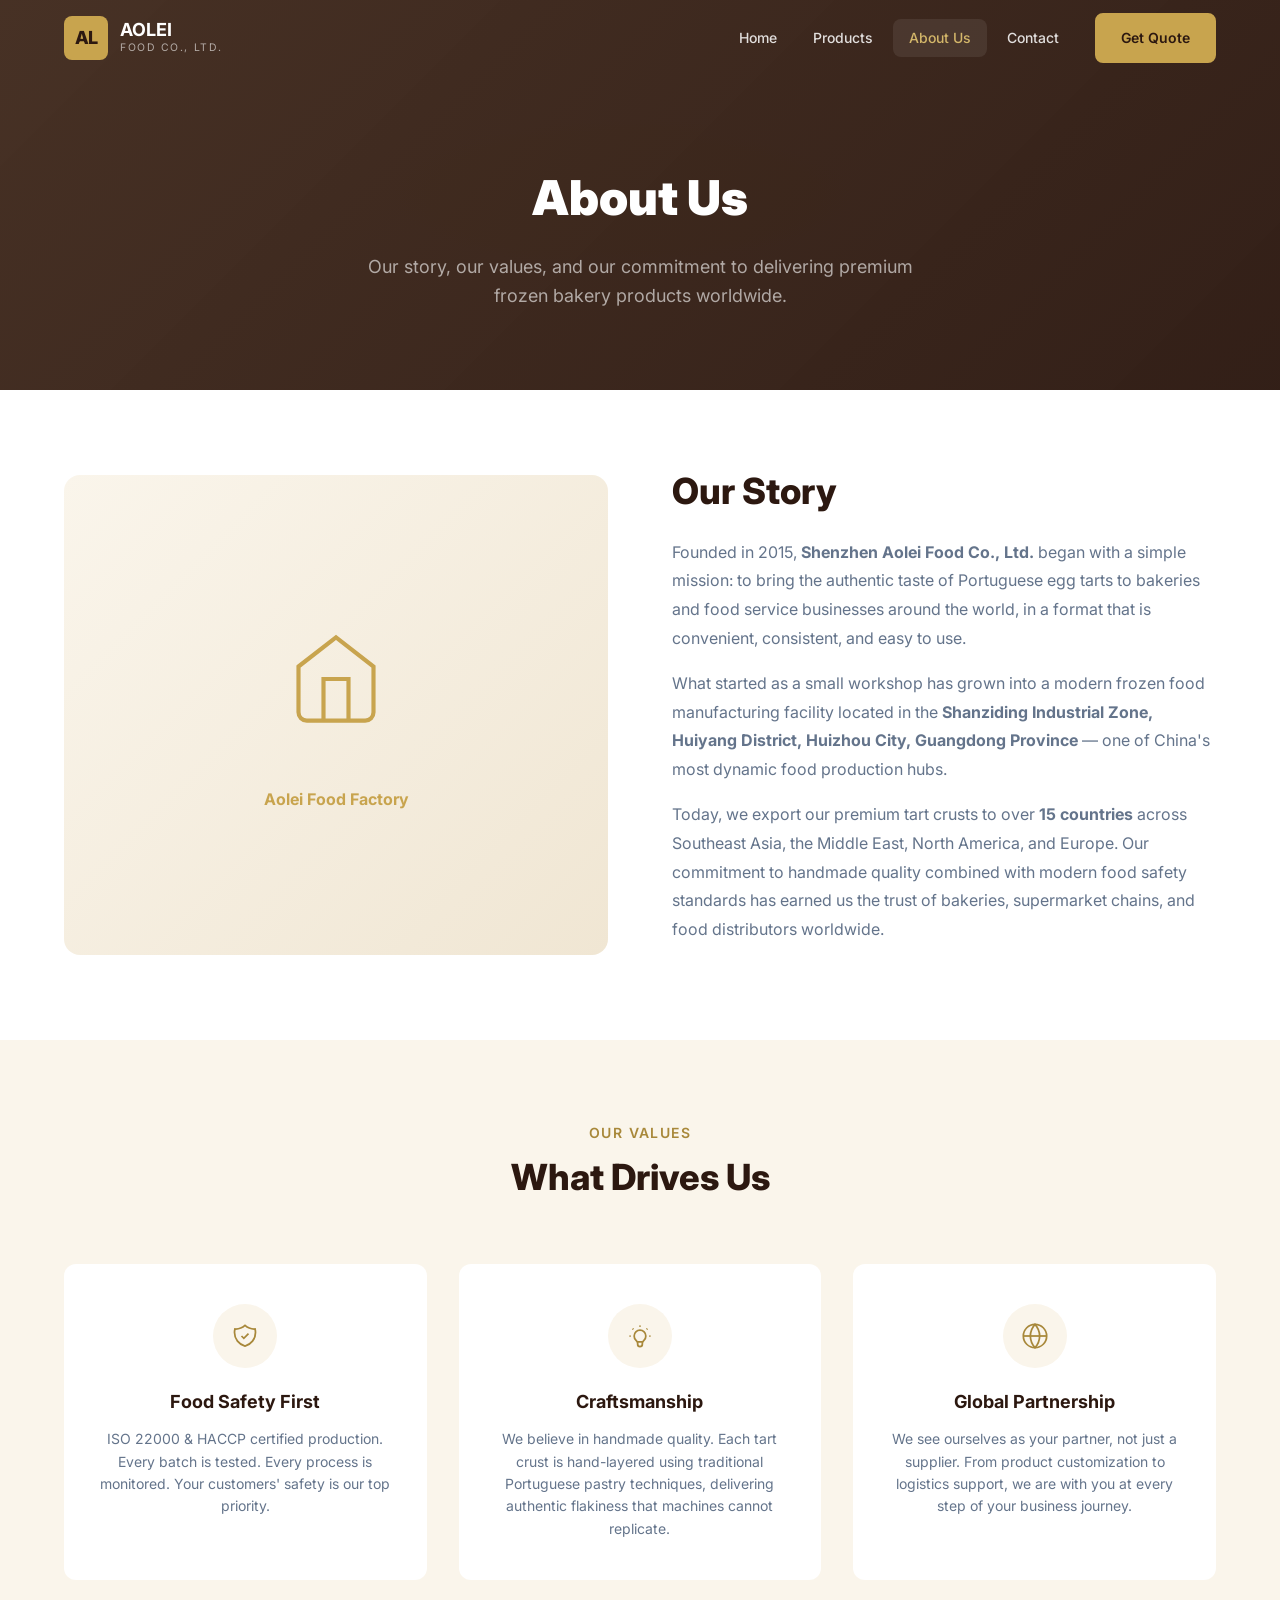
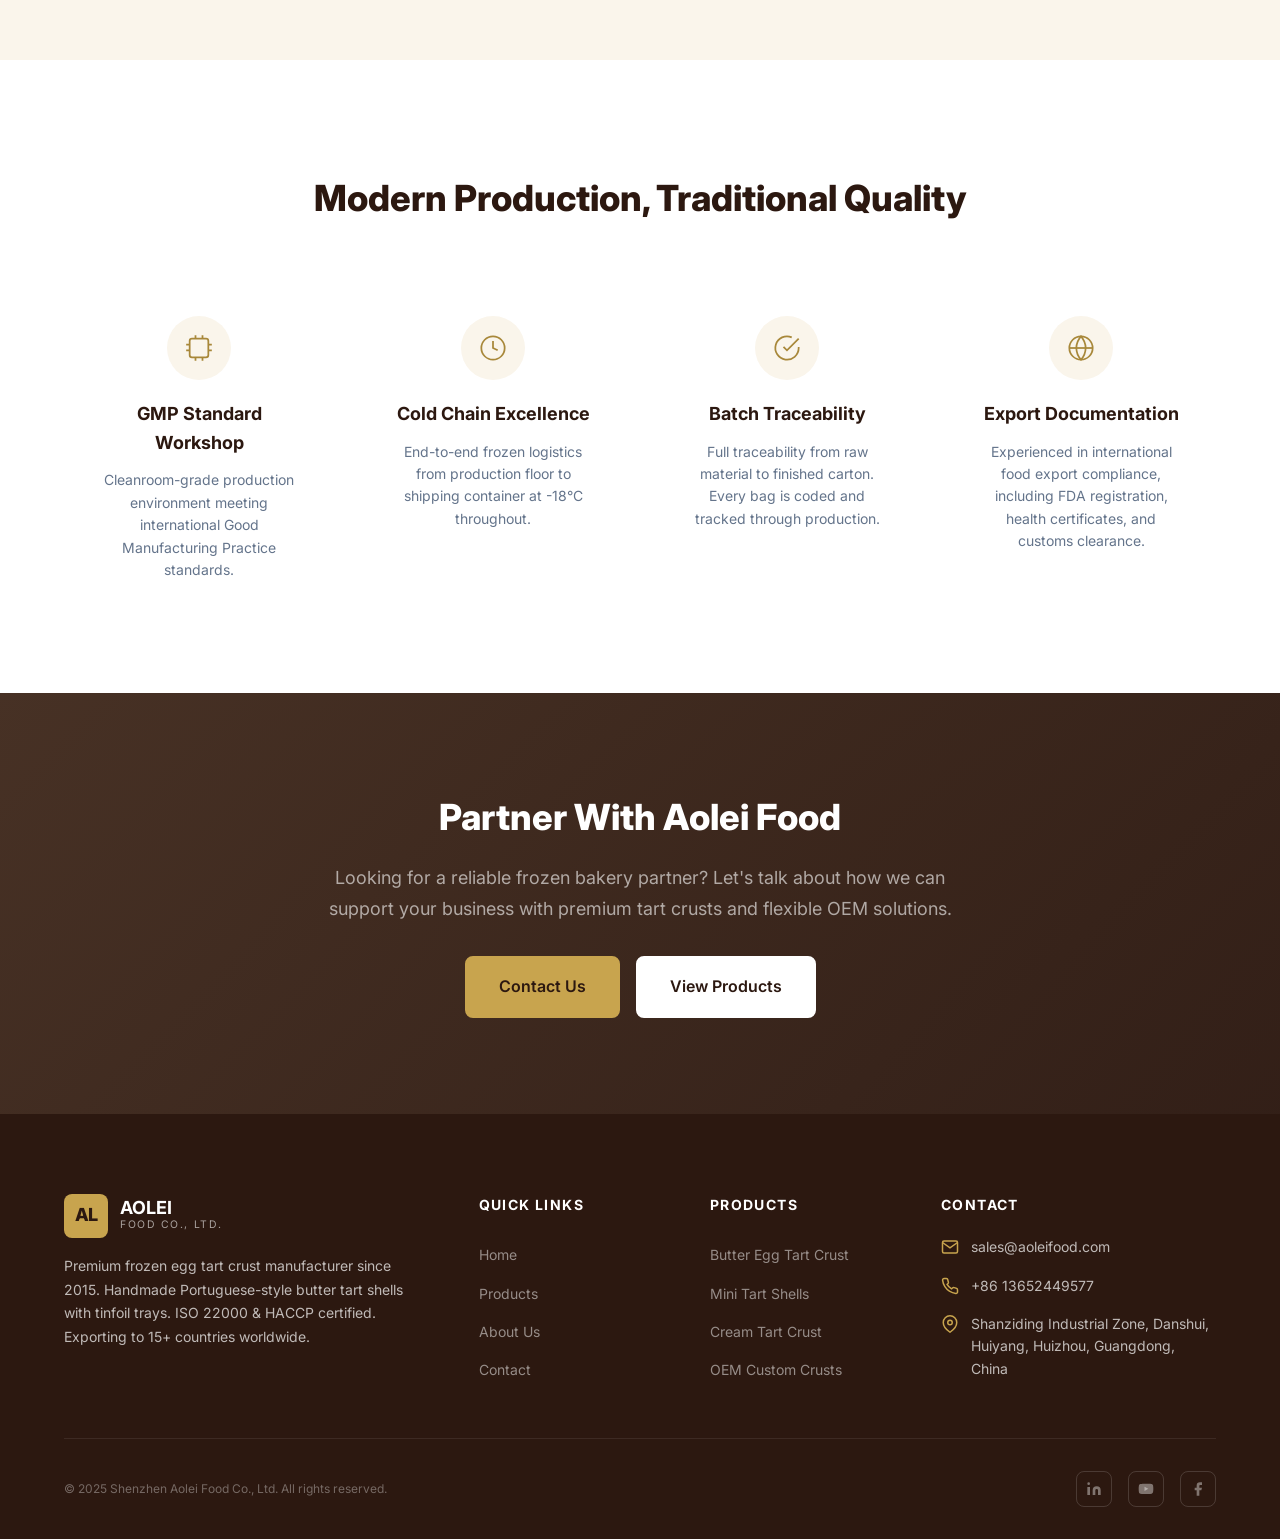
==== about.html @ 7d10255e "Initial commit: Aolei Food B2B foreign trade website" ====
<!DOCTYPE html>
<html lang="en">
<head>
  <meta charset="UTF-8">
  <meta name="viewport" content="width=device-width, initial-scale=1.0">
  <meta name="description" content="About Aolei Food - Learn about our story, values, production facilities, and commitment to quality frozen egg tart crust manufacturing since 2015.">
  <meta name="keywords" content="about Aolei Food, egg tart crust manufacturer, frozen bakery factory, Chinese food manufacturer, tart shell producer">
  <meta name="author" content="Shenzhen Aolei Food Co., Ltd.">

  <meta property="og:title" content="About Aolei Food | Premium Frozen Tart Crust Manufacturer">
  <meta property="og:description" content="Learn about our story, production excellence, and commitment to quality.">
  <meta property="og:type" content="website">

  <link rel="canonical" href="https://www.aoleifood.com/about.html">

  <link rel="preconnect" href="https://fonts.googleapis.com">
  <link rel="preconnect" href="https://fonts.gstatic.com" crossorigin>
  <link href="https://fonts.googleapis.com/css2?family=Inter:wght@400;500;600;700;800;900&display=swap" rel="stylesheet">

  <link rel="stylesheet" href="assets/css/style.css">

  <title>About Us | Aolei Food</title>

  <script type="application/ld+json">
  {
    "@context": "https://schema.org",
    "@type": "AboutPage",
    "name": "About Aolei Food",
    "description": "Learn about Shenzhen Aolei Food Co., Ltd., a premium frozen egg tart crust manufacturer since 2015."
  }
  </script>
</head>
<body>

<!-- ==================== HEADER ==================== -->
<header class="header">
  <div class="header-inner">
    <a href="index.html" class="logo" aria-label="Aolei Food Home">
      <div class="logo-icon">AL</div>
      <div class="logo-text">
        <span class="logo-name">AOLEI</span>
        <span class="logo-sub">Food Co., Ltd.</span>
      </div>
    </a>

    <button class="menu-toggle" aria-label="Toggle menu">
      <span></span><span></span><span></span>
    </button>

    <nav class="nav-menu" role="navigation">
      <a href="index.html" class="nav-link">Home</a>
      <a href="products.html" class="nav-link">Products</a>
      <a href="about.html" class="nav-link active">About Us</a>
      <a href="contact.html" class="nav-link">Contact</a>
      <a href="contact.html" class="nav-cta btn btn-primary">Get Quote</a>
    </nav>
  </div>
</header>

<!-- ==================== PAGE HERO ==================== -->
<section class="page-hero" aria-label="Page hero">
  <div class="container">
    <h1>About Us</h1>
    <p>Our story, our values, and our commitment to delivering premium frozen bakery products worldwide.</p>
  </div>
</section>

<!-- ==================== OUR STORY ==================== -->
<section class="about-story">
  <div class="container">
    <div class="about-grid">
      <div class="about-image-box reveal">
        <div style="width:100%;height:100%;display:flex;align-items:center;justify-content:center;font-size:6rem;text-align:center;color:#C8A44E;">
          <div>
            <svg viewBox="0 0 24 24" fill="none" stroke="currentColor" stroke-width="1" width="100" height="100" style="margin:0 auto;"><path d="M3 9l9-7 9 7v11a2 2 0 01-2 2H5a2 2 0 01-2-2z"/><polyline points="9 22 9 12 15 12 15 22"/></svg>
            <div style="font-size:1rem;font-weight:700;margin-top:1rem;">Aolei Food Factory</div>
          </div>
        </div>
      </div>
      <div class="about-info reveal">
        <h2>Our Story</h2>
        <p>Founded in 2015, <strong>Shenzhen Aolei Food Co., Ltd.</strong> began with a simple mission: to bring the authentic taste of Portuguese egg tarts to bakeries and food service businesses around the world, in a format that is convenient, consistent, and easy to use.</p>
        <p>What started as a small workshop has grown into a modern frozen food manufacturing facility located in the <strong>Shanziding Industrial Zone, Huiyang District, Huizhou City, Guangdong Province</strong> &mdash; one of China's most dynamic food production hubs.</p>
        <p>Today, we export our premium tart crusts to over <strong>15 countries</strong> across Southeast Asia, the Middle East, North America, and Europe. Our commitment to handmade quality combined with modern food safety standards has earned us the trust of bakeries, supermarket chains, and food distributors worldwide.</p>
      </div>
    </div>
  </div>
</section>

<!-- ==================== OUR VALUES ==================== -->
<section class="about-values">
  <div class="container">
    <div class="section-header">
      <span class="section-label reveal">Our Values</span>
      <h2 class="section-title reveal">What Drives Us</h2>
    </div>
    <div class="values-grid stagger">
      <div class="value-card">
        <div class="value-icon">
          <svg viewBox="0 0 24 24" fill="none" stroke="currentColor" stroke-width="1.5"><path d="M9 12l2 2 4-4m5.618-4.016A11.955 11.955 0 0112 2.944a11.955 11.955 0 01-8.618 3.04A12.02 12.02 0 003 9c0 5.591 3.824 10.29 9 11.622 5.176-1.332 9-6.03 9-11.622 0-1.042-.133-2.052-.382-3.016z"/></svg>
        </div>
        <h3>Food Safety First</h3>
        <p>ISO 22000 &amp; HACCP certified production. Every batch is tested. Every process is monitored. Your customers' safety is our top priority.</p>
      </div>
      <div class="value-card">
        <div class="value-icon">
          <svg viewBox="0 0 24 24" fill="none" stroke="currentColor" stroke-width="1.5"><path d="M9.663 17h4.673M12 3v1m6.364 1.636l-.707.707M21 12h-1M4 12H3m3.343-5.657l-.707-.707m2.828 9.9a5 5 0 117.072 0l-.548.547A3.374 3.374 0 0014 18.469V19a2 2 0 11-4 0v-.531c0-.895-.356-1.754-.988-2.386l-.548-.547z"/></svg>
        </div>
        <h3>Craftsmanship</h3>
        <p>We believe in handmade quality. Each tart crust is hand-layered using traditional Portuguese pastry techniques, delivering authentic flakiness that machines cannot replicate.</p>
      </div>
      <div class="value-card">
        <div class="value-icon">
          <svg viewBox="0 0 24 24" fill="none" stroke="currentColor" stroke-width="1.5"><circle cx="12" cy="12" r="10"/><line x1="2" y1="12" x2="22" y2="12"/><path d="M12 2a15.3 15.3 0 014 10 15.3 15.3 0 01-4 10 15.3 15.3 0 01-4-10 15.3 15.3 0 014-10z"/></svg>
        </div>
        <h3>Global Partnership</h3>
        <p>We see ourselves as your partner, not just a supplier. From product customization to logistics support, we are with you at every step of your business journey.</p>
      </div>
    </div>
  </div>
</section>

<!-- ==================== FACILITY HIGHLIGHTS ==================== -->
<section class="section">
  <div class="container">
    <div class="section-header">
      <span class="section-label reveal">Our Facility</span>
      <h2 class="section-title reveal">Modern Production, Traditional Quality</h2>
    </div>
    <div class="why-grid stagger">
      <div class="why-card">
        <div class="why-icon">
          <svg viewBox="0 0 24 24" fill="none" stroke="currentColor" stroke-width="1.5"><rect x="4" y="4" width="16" height="16" rx="2"/><path d="M9 1v3M15 1v3M9 20v3M15 20v3M20 9h3M20 14h3M1 9h3M1 14h3"/></svg>
        </div>
        <h3>GMP Standard Workshop</h3>
        <p>Cleanroom-grade production environment meeting international Good Manufacturing Practice standards.</p>
      </div>
      <div class="why-card">
        <div class="why-icon">
          <svg viewBox="0 0 24 24" fill="none" stroke="currentColor" stroke-width="1.5"><circle cx="12" cy="12" r="10"/><path d="M12 6v6l4 2"/></svg>
        </div>
        <h3>Cold Chain Excellence</h3>
        <p>End-to-end frozen logistics from production floor to shipping container at -18&deg;C throughout.</p>
      </div>
      <div class="why-card">
        <div class="why-icon">
          <svg viewBox="0 0 24 24" fill="none" stroke="currentColor" stroke-width="1.5"><path d="M22 11.08V12a10 10 0 11-5.93-9.14"/><polyline points="22 4 12 14.01 9 11.01"/></svg>
        </div>
        <h3>Batch Traceability</h3>
        <p>Full traceability from raw material to finished carton. Every bag is coded and tracked through production.</p>
      </div>
      <div class="why-card">
        <div class="why-icon">
          <svg viewBox="0 0 24 24" fill="none" stroke="currentColor" stroke-width="1.5"><circle cx="12" cy="12" r="10"/><line x1="2" y1="12" x2="22" y2="12"/><path d="M12 2a15.3 15.3 0 014 10 15.3 15.3 0 01-4 10 15.3 15.3 0 01-4-10 15.3 15.3 0 014-10z"/></svg>
        </div>
        <h3>Export Documentation</h3>
        <p>Experienced in international food export compliance, including FDA registration, health certificates, and customs clearance.</p>
      </div>
    </div>
  </div>
</section>

<!-- ==================== CTA ==================== -->
<section class="cta-section" aria-label="Call to action">
  <div class="container">
    <div class="cta-content reveal">
      <h2>Partner With Aolei Food</h2>
      <p>Looking for a reliable frozen bakery partner? Let's talk about how we can support your business with premium tart crusts and flexible OEM solutions.</p>
      <div class="cta-buttons">
        <a href="contact.html" class="btn btn-primary btn-lg">Contact Us</a>
        <a href="products.html" class="btn btn-white btn-lg">View Products</a>
      </div>
    </div>
  </div>
</section>

<!-- ==================== FOOTER ==================== -->
<footer class="footer" role="contentinfo">
  <div class="container">
    <div class="footer-grid">
      <div class="footer-brand">
        <a href="index.html" class="logo">
          <div class="logo-icon" style="background:var(--color-gold)">AL</div>
          <div class="logo-text">
            <span class="logo-name">AOLEI</span>
            <span class="logo-sub">Food Co., Ltd.</span>
          </div>
        </a>
        <p>Premium frozen egg tart crust manufacturer since 2015. Handmade Portuguese-style butter tart shells with tinfoil trays. ISO 22000 &amp; HACCP certified. Exporting to 15+ countries worldwide.</p>
      </div>
      <div>
        <h4 class="footer-heading">Quick Links</h4>
        <div class="footer-links">
          <a href="index.html">Home</a>
          <a href="products.html">Products</a>
          <a href="about.html">About Us</a>
          <a href="contact.html">Contact</a>
        </div>
      </div>
      <div>
        <h4 class="footer-heading">Products</h4>
        <div class="footer-links">
          <a href="products.html#butter-tart">Butter Egg Tart Crust</a>
          <a href="products.html#mini-tart">Mini Tart Shells</a>
          <a href="products.html#cream-tart">Cream Tart Crust</a>
          <a href="products.html#oem">OEM Custom Crusts</a>
        </div>
      </div>
      <div>
        <h4 class="footer-heading">Contact</h4>
        <div class="footer-contact">
          <div class="footer-contact-item">
            <svg viewBox="0 0 24 24" fill="none" stroke="currentColor" stroke-width="2"><path d="M4 4h16c1.1 0 2 .9 2 2v12c0 1.1-.9 2-2 2H4c-1.1 0-2-.9-2-2V6c0-1.1.9-2 2-2z"/><polyline points="22,6 12,13 2,6"/></svg>
            <span>sales@aoleifood.com</span>
          </div>
          <div class="footer-contact-item">
            <svg viewBox="0 0 24 24" fill="none" stroke="currentColor" stroke-width="2"><path d="M22 16.92v3a2 2 0 01-2.18 2 19.79 19.79 0 01-8.63-3.07 19.5 19.5 0 01-6-6 19.79 19.79 0 01-3.07-8.67A2 2 0 014.11 2h3a2 2 0 012 1.72 12.84 12.84 0 00.7 2.81 2 2 0 01-.45 2.11L8.09 9.91a16 16 0 006 6l1.27-1.27a2 2 0 012.11-.45 12.84 12.84 0 002.81.7A2 2 0 0122 16.92z"/></svg>
            <span>+86 13652449577</span>
          </div>
          <div class="footer-contact-item">
            <svg viewBox="0 0 24 24" fill="none" stroke="currentColor" stroke-width="2"><path d="M21 10c0 7-9 13-9 13s-9-6-9-13a9 9 0 0118 0z"/><circle cx="12" cy="10" r="3"/></svg>
            <span>Shanziding Industrial Zone, Danshui, Huiyang, Huizhou, Guangdong, China</span>
          </div>
        </div>
      </div>
    </div>
    <div class="footer-bottom">
      <p>&copy; 2025 Shenzhen Aolei Food Co., Ltd. All rights reserved.</p>
      <div class="footer-social">
        <a href="#" aria-label="LinkedIn"><svg viewBox="0 0 24 24" fill="currentColor" width="16" height="16"><path d="M16 8a6 6 0 016 6v7h-4v-7a2 2 0 00-2-2 2 2 0 00-2 2v7h-4v-7a6 6 0 016-6zM2 9h4v12H2zM4 6a2 2 0 100-4 2 2 0 000 4z"/></svg></a>
        <a href="#" aria-label="YouTube"><svg viewBox="0 0 24 24" fill="currentColor" width="16" height="16"><path d="M22.54 6.42a2.78 2.78 0 00-1.94-2C18.88 4 12 4 12 4s-6.88 0-8.6.46a2.78 2.78 0 00-1.94 2A29.94 29.94 0 001 11.75a29.94 29.94 0 00.46 5.33A2.78 2.78 0 003.4 19c1.72.46 8.6.46 8.6.46s6.88 0 8.6-.46a2.78 2.78 0 001.94-2 30.06 30.06 0 00.46-5.25 30.06 30.06 0 00-.46-5.33z"/><polygon points="9.75 15.02 15.5 11.75 9.75 8.48 9.75 15.02"/></svg></a>
        <a href="#" aria-label="Facebook"><svg viewBox="0 0 24 24" fill="currentColor" width="16" height="16"><path d="M18 2h-3a5 5 0 00-5 5v3H7v4h3v8h4v-8h3l1-4h-4V7a1 1 0 011-1h3z"/></svg></a>
      </div>
    </div>
  </div>
</footer>

<button class="back-to-top" aria-label="Back to top">
  <svg viewBox="0 0 24 24" fill="none" stroke="currentColor" stroke-width="2"><polyline points="18 15 12 9 6 15"/></svg>
</button>

<script src="assets/js/main.js"></script>
</body>
</html>
---- assets/css/style.css ----
/* ============================================
   AOLEI FOOD - B2B Overseas Trade Website
   Global Stylesheet
   ============================================ */

/* --- CSS Custom Properties --- */
:root {
  /* Colors - Primary (Warm Gold & Amber) */
  --color-gold: #C8A44E;
  --color-gold-light: #D4B76A;
  --color-gold-dark: #A8883A;

  /* Colors - Dark */
  --color-brown: #3D2619;
  --color-brown-light: #5C3D2E;
  --color-brown-dark: #2C1810;

  /* Colors - Accent */
  --color-warm: #E8753A;
  --color-warm-light: #F0955A;
  --color-cream: #FAF5EB;
  --color-cream-dark: #F0E6D3;

  /* Colors - Neutral */
  --color-white: #FFFFFF;
  --color-gray-50: #F8FAFC;
  --color-gray-100: #F1F5F9;
  --color-gray-200: #E2E8F0;
  --color-gray-300: #CBD5E1;
  --color-gray-400: #94A3B8;
  --color-gray-500: #64748B;
  --color-gray-600: #475569;
  --color-gray-700: #334155;
  --color-gray-800: #1E293B;
  --color-gray-900: #0F172A;

  /* Colors - Functional */
  --color-success: #10B981;
  --color-error: #EF4444;
  --color-warning: #F59E0B;

  /* Typography */
  --font-primary: 'Inter', -apple-system, BlinkMacSystemFont, 'Segoe UI', Roboto, sans-serif;
  --font-size-xs: 0.75rem;
  --font-size-sm: 0.875rem;
  --font-size-base: 1rem;
  --font-size-lg: 1.125rem;
  --font-size-xl: 1.25rem;
  --font-size-2xl: 1.5rem;
  --font-size-3xl: 1.875rem;
  --font-size-4xl: 2.25rem;
  --font-size-5xl: 3rem;
  --font-size-6xl: 3.75rem;

  /* Spacing */
  --space-1: 0.25rem;
  --space-2: 0.5rem;
  --space-3: 0.75rem;
  --space-4: 1rem;
  --space-5: 1.25rem;
  --space-6: 1.5rem;
  --space-8: 2rem;
  --space-10: 2.5rem;
  --space-12: 3rem;
  --space-16: 4rem;
  --space-20: 5rem;
  --space-24: 6rem;

  /* Layout */
  --max-width: 1200px;
  --header-height: 76px;
  --border-radius: 8px;
  --border-radius-lg: 12px;
  --border-radius-xl: 16px;
  --border-radius-full: 9999px;

  /* Shadows */
  --shadow-sm: 0 1px 2px rgba(0, 0, 0, 0.05);
  --shadow-md: 0 4px 6px -1px rgba(0, 0, 0, 0.1), 0 2px 4px -2px rgba(0, 0, 0, 0.1);
  --shadow-lg: 0 10px 15px -3px rgba(0, 0, 0, 0.1), 0 4px 6px -4px rgba(0, 0, 0, 0.1);
  --shadow-xl: 0 20px 25px -5px rgba(0, 0, 0, 0.1), 0 8px 10px -6px rgba(0, 0, 0, 0.1);

  /* Transitions */
  --transition-fast: 150ms ease;
  --transition-base: 300ms ease;
  --transition-slow: 500ms ease;
}

/* --- Reset & Base --- */
*, *::before, *::after {
  box-sizing: border-box;
  margin: 0;
  padding: 0;
}

html {
  scroll-behavior: smooth;
  -webkit-text-size-adjust: 100%;
}

body {
  font-family: var(--font-primary);
  font-size: var(--font-size-base);
  line-height: 1.6;
  color: var(--color-gray-700);
  background: var(--color-white);
  -webkit-font-smoothing: antialiased;
  -moz-osx-font-smoothing: grayscale;
}

img {
  max-width: 100%;
  height: auto;
  display: block;
}

a {
  color: inherit;
  text-decoration: none;
}

ul, ol {
  list-style: none;
}

/* --- Container --- */
.container {
  width: 100%;
  max-width: var(--max-width);
  margin: 0 auto;
  padding: 0 var(--space-6);
}

/* --- Buttons --- */
.btn {
  display: inline-flex;
  align-items: center;
  justify-content: center;
  gap: var(--space-2);
  padding: var(--space-3) var(--space-6);
  font-size: var(--font-size-sm);
  font-weight: 600;
  border-radius: var(--border-radius);
  cursor: pointer;
  transition: all var(--transition-base);
  border: 2px solid transparent;
  white-space: nowrap;
}

.btn-primary {
  background: var(--color-gold);
  color: var(--color-brown-dark);
  border-color: var(--color-gold);
}

.btn-primary:hover {
  background: var(--color-gold-dark);
  border-color: var(--color-gold-dark);
  transform: translateY(-1px);
  box-shadow: var(--shadow-lg);
}

.btn-outline {
  background: transparent;
  color: var(--color-white);
  border-color: var(--color-white);
}

.btn-outline:hover {
  background: var(--color-white);
  color: var(--color-brown-dark);
  transform: translateY(-1px);
}

.btn-outline-dark {
  background: transparent;
  color: var(--color-brown-dark);
  border-color: var(--color-brown-dark);
}

.btn-outline-dark:hover {
  background: var(--color-brown-dark);
  color: var(--color-white);
  transform: translateY(-1px);
}

.btn-white {
  background: var(--color-white);
  color: var(--color-brown-dark);
  border-color: var(--color-white);
}

.btn-white:hover {
  background: var(--color-cream);
  transform: translateY(-1px);
  box-shadow: var(--shadow-lg);
}

.btn-lg {
  padding: var(--space-4) var(--space-8);
  font-size: var(--font-size-base);
}

/* --- Section --- */
.section {
  padding: var(--space-20) 0;
}

.section-header {
  text-align: center;
  margin-bottom: var(--space-16);
}

.section-label {
  display: inline-block;
  font-size: var(--font-size-sm);
  font-weight: 600;
  color: var(--color-gold-dark);
  text-transform: uppercase;
  letter-spacing: 0.1em;
  margin-bottom: var(--space-3);
}

.section-title {
  font-size: var(--font-size-4xl);
  font-weight: 800;
  color: var(--color-brown-dark);
  line-height: 1.2;
  margin-bottom: var(--space-4);
}

.section-subtitle {
  font-size: var(--font-size-lg);
  color: var(--color-gray-500);
  max-width: 640px;
  margin: 0 auto;
  line-height: 1.6;
}

.section-title.light,
.section-subtitle.light {
  color: var(--color-white);
}

/* ============================================
   HEADER
   ============================================ */
.header {
  position: fixed;
  top: 0;
  left: 0;
  width: 100%;
  z-index: 1000;
  transition: all var(--transition-base);
  background: transparent;
}

.header.scrolled {
  background: rgba(255, 255, 255, 0.97);
  backdrop-filter: blur(12px);
  box-shadow: var(--shadow-md);
}

.header.scrolled .nav-link {
  color: var(--color-gray-700);
}

.header.scrolled .logo-name { color: var(--color-brown-dark); }
.header.scrolled .logo-sub { color: var(--color-gray-500); }

.header-inner {
  max-width: var(--max-width);
  margin: 0 auto;
  padding: 0 var(--space-6);
  height: var(--header-height);
  display: flex;
  align-items: center;
  justify-content: space-between;
}

/* Logo */
.logo {
  display: flex;
  align-items: center;
  gap: var(--space-3);
  text-decoration: none;
}

.logo-icon {
  width: 44px;
  height: 44px;
  background: var(--color-gold);
  border-radius: var(--border-radius);
  display: flex;
  align-items: center;
  justify-content: center;
  font-size: var(--font-size-lg);
  font-weight: 800;
  color: var(--color-brown-dark);
  letter-spacing: -1px;
}

.logo-text {
  display: flex;
  flex-direction: column;
}

.logo-name {
  font-size: var(--font-size-lg);
  font-weight: 700;
  color: var(--color-white);
  line-height: 1.1;
  transition: color var(--transition-base);
}

.logo-sub {
  font-size: 0.65rem;
  text-transform: uppercase;
  letter-spacing: 0.15em;
  color: rgba(255, 255, 255, 0.6);
  transition: color var(--transition-base);
}

/* Navigation */
.nav-menu {
  display: flex;
  align-items: center;
  gap: var(--space-1);
}

.nav-link {
  padding: var(--space-2) var(--space-4);
  font-size: var(--font-size-sm);
  font-weight: 500;
  color: rgba(255, 255, 255, 0.85);
  transition: all var(--transition-fast);
  border-radius: var(--border-radius);
}

.nav-link:hover,
.nav-link.active {
  color: var(--color-gold-light);
  background: rgba(255, 255, 255, 0.08);
}

.nav-cta {
  margin-left: var(--space-4);
}

/* Mobile Menu Toggle */
.menu-toggle {
  display: none;
  flex-direction: column;
  gap: 5px;
  padding: var(--space-2);
  background: none;
  border: none;
  cursor: pointer;
  z-index: 1001;
}

.menu-toggle span {
  display: block;
  width: 24px;
  height: 2px;
  background: var(--color-white);
  border-radius: 2px;
  transition: all var(--transition-base);
}

.header.scrolled .menu-toggle span {
  background: var(--color-brown-dark);
}

.menu-toggle.active span:nth-child(1) {
  transform: rotate(45deg) translate(5px, 5px);
}

.menu-toggle.active span:nth-child(2) {
  opacity: 0;
}

.menu-toggle.active span:nth-child(3) {
  transform: rotate(-45deg) translate(5px, -5px);
}

/* ============================================
   HERO
   ============================================ */
.hero {
  position: relative;
  min-height: 100vh;
  display: flex;
  align-items: center;
  justify-content: center;
  text-align: center;
  overflow: hidden;
  background: var(--color-brown-dark);
}

.hero-bg {
  position: absolute;
  inset: 0;
  background:
    linear-gradient(135deg, rgba(61, 38, 25, 0.92) 0%, rgba(44, 24, 16, 0.95) 50%, rgba(61, 38, 25, 0.9) 100%),
    radial-gradient(ellipse at 30% 50%, rgba(200, 164, 78, 0.15) 0%, transparent 60%),
    radial-gradient(ellipse at 70% 30%, rgba(232, 117, 58, 0.1) 0%, transparent 50%);
  z-index: 1;
}

.hero-bg::after {
  content: '';
  position: absolute;
  bottom: 0;
  left: 0;
  right: 0;
  height: 200px;
  background: linear-gradient(to top, var(--color-brown-dark), transparent);
  z-index: 2;
}

.hero-content {
  position: relative;
  z-index: 3;
  max-width: 800px;
  padding: var(--space-24) var(--space-6);
}

.hero-badge {
  display: inline-flex;
  align-items: center;
  gap: var(--space-2);
  padding: var(--space-2) var(--space-5);
  background: rgba(200, 164, 78, 0.15);
  border: 1px solid rgba(200, 164, 78, 0.3);
  border-radius: var(--border-radius-full);
  font-size: var(--font-size-xs);
  font-weight: 600;
  color: var(--color-gold-light);
  text-transform: uppercase;
  letter-spacing: 0.1em;
  margin-bottom: var(--space-6);
}

.hero-badge-dot {
  width: 8px;
  height: 8px;
  background: var(--color-gold);
  border-radius: 50%;
  animation: pulse-dot 2s ease-in-out infinite;
}

@keyframes pulse-dot {
  0%, 100% { opacity: 1; transform: scale(1); }
  50% { opacity: 0.5; transform: scale(1.3); }
}

.hero-title {
  font-size: var(--font-size-6xl);
  font-weight: 900;
  line-height: 1.08;
  color: var(--color-white);
  margin-bottom: var(--space-6);
  letter-spacing: -0.02em;
}

.hero-title-highlight {
  background: linear-gradient(135deg, var(--color-gold) 0%, var(--color-gold-light) 50%, var(--color-warm-light) 100%);
  -webkit-background-clip: text;
  -webkit-text-fill-color: transparent;
  background-clip: text;
}

.hero-desc {
  font-size: var(--font-size-lg);
  color: rgba(255, 255, 255, 0.7);
  max-width: 600px;
  margin: 0 auto var(--space-8);
  line-height: 1.7;
}

.hero-cta {
  display: flex;
  gap: var(--space-4);
  justify-content: center;
  flex-wrap: wrap;
}

.hero-scroll {
  position: absolute;
  bottom: var(--space-8);
  left: 50%;
  transform: translateX(-50%);
  z-index: 3;
  animation: bounce 2s ease-in-out infinite;
}

.hero-scroll svg {
  width: 32px;
  height: 32px;
  color: rgba(255, 255, 255, 0.4);
}

@keyframes bounce {
  0%, 100% { transform: translateX(-50%) translateY(0); }
  50% { transform: translateX(-50%) translateY(8px); }
}

/* ============================================
   TRUST BAR / STATS
   ============================================ */
.trust-bar {
  padding: var(--space-10) 0;
  background: var(--color-cream);
  border-bottom: 1px solid var(--color-cream-dark);
}

.trust-grid {
  display: grid;
  grid-template-columns: repeat(4, 1fr);
  gap: var(--space-8);
}

.trust-item {
  text-align: center;
}

.trust-icon {
  width: 48px;
  height: 48px;
  margin: 0 auto var(--space-3);
  display: flex;
  align-items: center;
  justify-content: center;
}

.trust-icon svg {
  width: 32px;
  height: 32px;
  color: var(--color-gold);
}

.trust-number {
  font-size: var(--font-size-3xl);
  font-weight: 800;
  color: var(--color-brown-dark);
  margin-bottom: var(--space-1);
}

.trust-label {
  font-size: var(--font-size-sm);
  color: var(--color-gray-500);
}

/* ============================================
   PRODUCT CATEGORIES
   ============================================ */
.categories-grid {
  display: grid;
  grid-template-columns: repeat(3, 1fr);
  gap: var(--space-6);
}

.category-card {
  background: var(--color-white);
  border: 1px solid var(--color-gray-200);
  border-radius: var(--border-radius-lg);
  padding: var(--space-8);
  transition: all var(--transition-base);
  position: relative;
  overflow: hidden;
}

.category-card::before {
  content: '';
  position: absolute;
  top: 0;
  left: 0;
  right: 0;
  height: 3px;
  background: linear-gradient(90deg, var(--color-gold), var(--color-warm));
  opacity: 0;
  transition: opacity var(--transition-base);
}

.category-card:hover {
  border-color: var(--color-gold-light);
  box-shadow: var(--shadow-xl);
  transform: translateY(-4px);
}

.category-card:hover::before {
  opacity: 1;
}

.category-icon {
  width: 56px;
  height: 56px;
  background: var(--color-cream);
  border-radius: var(--border-radius-lg);
  display: flex;
  align-items: center;
  justify-content: center;
  margin-bottom: var(--space-5);
}

.category-icon svg {
  width: 28px;
  height: 28px;
  color: var(--color-gold-dark);
}

.category-card h3 {
  font-size: var(--font-size-xl);
  font-weight: 700;
  color: var(--color-brown-dark);
  margin-bottom: var(--space-3);
}

.category-card p {
  font-size: var(--font-size-sm);
  color: var(--color-gray-500);
  line-height: 1.6;
  margin-bottom: var(--space-4);
}

.category-link {
  display: inline-flex;
  align-items: center;
  gap: var(--space-2);
  font-size: var(--font-size-sm);
  font-weight: 600;
  color: var(--color-gold-dark);
  transition: gap var(--transition-fast);
}

.category-link:hover span {
  transform: translateX(4px);
}

.category-link span {
  display: inline-block;
  transition: transform var(--transition-fast);
}

/* ============================================
   WHY CHOOSE US
   ============================================ */
.why-us {
  background: var(--color-cream);
}

.why-grid {
  display: grid;
  grid-template-columns: repeat(4, 1fr);
  gap: var(--space-6);
}

.why-card {
  background: var(--color-white);
  border-radius: var(--border-radius-lg);
  padding: var(--space-8);
  text-align: center;
  transition: all var(--transition-base);
}

.why-card:hover {
  box-shadow: var(--shadow-lg);
  transform: translateY(-2px);
}

.why-icon {
  width: 64px;
  height: 64px;
  margin: 0 auto var(--space-5);
  background: var(--color-cream);
  border-radius: 50%;
  display: flex;
  align-items: center;
  justify-content: center;
}

.why-icon svg {
  width: 28px;
  height: 28px;
  color: var(--color-gold-dark);
}

.why-card h3 {
  font-size: var(--font-size-lg);
  font-weight: 700;
  color: var(--color-brown-dark);
  margin-bottom: var(--space-3);
}

.why-card p {
  font-size: var(--font-size-sm);
  color: var(--color-gray-500);
  line-height: 1.6;
}

/* ============================================
   FEATURED PRODUCTS
   ============================================ */
.featured-grid {
  display: grid;
  grid-template-columns: repeat(3, 1fr);
  gap: var(--space-6);
}

.product-card {
  background: var(--color-white);
  border: 1px solid var(--color-gray-200);
  border-radius: var(--border-radius-lg);
  overflow: hidden;
  transition: all var(--transition-base);
}

.product-card:hover {
  box-shadow: var(--shadow-xl);
  transform: translateY(-4px);
}

.product-image {
  position: relative;
  width: 100%;
  height: 260px;
  background: var(--color-cream);
  overflow: hidden;
  display: flex;
  align-items: center;
  justify-content: center;
}

.product-image img {
  width: 100%;
  height: 100%;
  object-fit: cover;
  transition: transform var(--transition-slow);
}

.product-card:hover .product-image img {
  transform: scale(1.05);
}

.product-badge {
  position: absolute;
  top: var(--space-3);
  right: var(--space-3);
  padding: var(--space-1) var(--space-3);
  font-size: var(--font-size-xs);
  font-weight: 700;
  text-transform: uppercase;
  border-radius: var(--border-radius-full);
  z-index: 1;
}

.product-badge.popular {
  background: var(--color-gold);
  color: var(--color-brown-dark);
}

.product-badge.new {
  background: var(--color-warm);
  color: var(--color-white);
}

.product-badge.premium {
  background: var(--color-brown-dark);
  color: var(--color-gold-light);
}

.product-info {
  padding: var(--space-6);
}

.product-info h3 {
  font-size: var(--font-size-xl);
  font-weight: 700;
  color: var(--color-brown-dark);
  margin-bottom: var(--space-3);
}

.product-specs {
  display: flex;
  flex-wrap: wrap;
  gap: var(--space-2);
  margin-bottom: var(--space-3);
}

.product-spec {
  display: inline-block;
  padding: var(--space-1) var(--space-3);
  background: var(--color-cream);
  border-radius: var(--border-radius-full);
  font-size: var(--font-size-xs);
  font-weight: 500;
  color: var(--color-gray-600);
}

.product-desc {
  font-size: var(--font-size-sm);
  color: var(--color-gray-500);
  line-height: 1.6;
  margin-bottom: var(--space-4);
}

.product-link {
  display: inline-flex;
  align-items: center;
  gap: var(--space-2);
  font-size: var(--font-size-sm);
  font-weight: 600;
  color: var(--color-gold-dark);
  transition: gap var(--transition-fast);
}

.product-link:hover {
  gap: var(--space-3);
}

/* ============================================
   CERTIFICATIONS
   ============================================ */
.certifications {
  background: var(--color-cream);
}

.cert-grid {
  display: grid;
  grid-template-columns: repeat(4, 1fr);
  gap: var(--space-6);
}

.cert-card {
  background: var(--color-white);
  border-radius: var(--border-radius-lg);
  padding: var(--space-8);
  text-align: center;
  border: 1px solid var(--color-gray-200);
  transition: all var(--transition-base);
}

.cert-card:hover {
  border-color: var(--color-gold-light);
  box-shadow: var(--shadow-md);
}

.cert-icon {
  width: 56px;
  height: 56px;
  margin: 0 auto var(--space-4);
  background: var(--color-cream);
  border-radius: 50%;
  display: flex;
  align-items: center;
  justify-content: center;
}

.cert-icon svg {
  width: 28px;
  height: 28px;
  color: var(--color-gold-dark);
}

.cert-card h4 {
  font-size: var(--font-size-base);
  font-weight: 700;
  color: var(--color-brown-dark);
  margin-bottom: var(--space-2);
}

.cert-card p {
  font-size: var(--font-size-xs);
  color: var(--color-gray-500);
}

/* ============================================
   APPLICATIONS
   ============================================ */
.applications {
  background: var(--color-brown-dark);
}

.applications .section-label {
  color: var(--color-gold-light);
}

.app-grid {
  display: grid;
  grid-template-columns: repeat(4, 1fr);
  gap: var(--space-6);
}

.app-card {
  text-align: center;
  padding: var(--space-8);
  background: rgba(255, 255, 255, 0.04);
  border: 1px solid rgba(255, 255, 255, 0.08);
  border-radius: var(--border-radius-lg);
  transition: all var(--transition-base);
}

.app-card:hover {
  background: rgba(255, 255, 255, 0.08);
  border-color: rgba(200, 164, 78, 0.3);
  transform: translateY(-2px);
}

.app-icon {
  width: 56px;
  height: 56px;
  margin: 0 auto var(--space-4);
  display: flex;
  align-items: center;
  justify-content: center;
}

.app-icon svg {
  width: 32px;
  height: 32px;
  color: var(--color-gold);
}

.app-card h4 {
  font-size: var(--font-size-base);
  font-weight: 600;
  color: var(--color-white);
  margin-bottom: var(--space-2);
}

.app-card p {
  font-size: var(--font-size-sm);
  color: rgba(255, 255, 255, 0.5);
  line-height: 1.5;
}

/* ============================================
   OEM SECTION
   ============================================ */
.oem-section {
  background: var(--color-white);
}

.oem-content {
  display: grid;
  grid-template-columns: 1fr 1fr;
  gap: var(--space-16);
  align-items: center;
}

.oem-visual {
  position: relative;
}

.oem-image-box {
  width: 100%;
  height: 400px;
  background: linear-gradient(135deg, var(--color-cream), var(--color-cream-dark));
  border-radius: var(--border-radius-xl);
  display: flex;
  align-items: center;
  justify-content: center;
  position: relative;
  overflow: hidden;
}

.oem-image-box::before {
  content: '';
  position: absolute;
  width: 200px;
  height: 200px;
  border: 2px dashed var(--color-gold-light);
  border-radius: 50%;
  opacity: 0.3;
}

.oem-image-content {
  text-align: center;
  z-index: 1;
}

.oem-image-content svg {
  width: 80px;
  height: 80px;
  color: var(--color-gold);
  margin-bottom: var(--space-4);
}

.oem-image-content span {
  font-size: var(--font-size-lg);
  font-weight: 700;
  color: var(--color-brown-dark);
}

.oem-info h2 {
  font-size: var(--font-size-4xl);
  font-weight: 800;
  color: var(--color-brown-dark);
  margin-bottom: var(--space-6);
  line-height: 1.2;
}

.oem-info p {
  font-size: var(--font-size-base);
  color: var(--color-gray-500);
  line-height: 1.7;
  margin-bottom: var(--space-4);
}

.oem-checklist {
  display: grid;
  grid-template-columns: 1fr 1fr;
  gap: var(--space-3);
  margin-bottom: var(--space-8);
}

.oem-checklist li {
  display: flex;
  align-items: center;
  gap: var(--space-3);
  font-size: var(--font-size-sm);
  font-weight: 500;
  color: var(--color-gray-700);
}

.oem-checklist li svg {
  width: 20px;
  height: 20px;
  color: var(--color-gold);
  flex-shrink: 0;
}

/* ============================================
   CTA SECTION
   ============================================ */
.cta-section {
  position: relative;
  padding: var(--space-24) 0;
  background:
    linear-gradient(135deg, rgba(61, 38, 25, 0.95) 0%, rgba(44, 24, 16, 0.97) 100%),
    radial-gradient(ellipse at 70% 30%, rgba(200, 164, 78, 0.15) 0%, transparent 60%);
  text-align: center;
  overflow: hidden;
}

.cta-content {
  position: relative;
  z-index: 1;
  max-width: 640px;
  margin: 0 auto;
}

.cta-content h2 {
  font-size: var(--font-size-4xl);
  font-weight: 800;
  color: var(--color-white);
  margin-bottom: var(--space-4);
}

.cta-content p {
  font-size: var(--font-size-lg);
  color: rgba(255, 255, 255, 0.6);
  line-height: 1.7;
  margin-bottom: var(--space-8);
}

.cta-buttons {
  display: flex;
  gap: var(--space-4);
  justify-content: center;
  flex-wrap: wrap;
}

/* ============================================
   FOOTER
   ============================================ */
.footer {
  padding: var(--space-20) 0 var(--space-8);
  background: var(--color-brown-dark);
  color: rgba(255, 255, 255, 0.7);
}

.footer-grid {
  display: grid;
  grid-template-columns: 2fr 1fr 1fr 1.5fr;
  gap: var(--space-12);
  margin-bottom: var(--space-12);
}

.footer-brand p {
  font-size: var(--font-size-sm);
  line-height: 1.7;
  margin-top: var(--space-4);
}

.footer-heading {
  font-size: var(--font-size-sm);
  font-weight: 700;
  text-transform: uppercase;
  letter-spacing: 0.1em;
  color: var(--color-white);
  margin-bottom: var(--space-5);
}

.footer-links a {
  display: block;
  font-size: var(--font-size-sm);
  color: rgba(255, 255, 255, 0.5);
  padding: var(--space-2) 0;
  transition: color var(--transition-fast);
}

.footer-links a:hover {
  color: var(--color-gold-light);
}

.footer-contact {
  display: flex;
  flex-direction: column;
  gap: var(--space-4);
}

.footer-contact-item {
  display: flex;
  align-items: flex-start;
  gap: var(--space-3);
  font-size: var(--font-size-sm);
}

.footer-contact-item svg {
  width: 18px;
  height: 18px;
  color: var(--color-gold);
  flex-shrink: 0;
  margin-top: 2px;
}

.footer-bottom {
  padding-top: var(--space-8);
  border-top: 1px solid rgba(255, 255, 255, 0.08);
  display: flex;
  justify-content: space-between;
  align-items: center;
  font-size: var(--font-size-xs);
  color: rgba(255, 255, 255, 0.35);
}

.footer-social {
  display: flex;
  gap: var(--space-4);
}

.footer-social a {
  width: 36px;
  height: 36px;
  display: flex;
  align-items: center;
  justify-content: center;
  border-radius: var(--border-radius);
  border: 1px solid rgba(255, 255, 255, 0.15);
  transition: all var(--transition-fast);
  color: rgba(255, 255, 255, 0.4);
}

.footer-social a:hover {
  border-color: var(--color-gold);
  color: var(--color-gold);
  background: rgba(200, 164, 78, 0.1);
}

/* ============================================
   PAGE HERO (Inner Pages)
   ============================================ */
.page-hero {
  position: relative;
  padding: 160px 0 80px;
  text-align: center;
  background:
    linear-gradient(135deg, rgba(61, 38, 25, 0.95) 0%, rgba(44, 24, 16, 0.97) 100%),
    radial-gradient(ellipse at 50% 50%, rgba(200, 164, 78, 0.1) 0%, transparent 70%);
}

.page-hero h1 {
  font-size: var(--font-size-5xl);
  font-weight: 900;
  color: var(--color-white);
  margin-bottom: var(--space-4);
}

.page-hero p {
  font-size: var(--font-size-lg);
  color: rgba(255, 255, 255, 0.6);
  max-width: 560px;
  margin: 0 auto;
}

/* ============================================
   PRODUCTS PAGE
   ============================================ */
.product-detail-section {
  padding: var(--space-16) 0;
}

.product-detail-grid {
  display: grid;
  grid-template-columns: 1fr 1fr;
  gap: var(--space-12);
  align-items: start;
}

.product-gallery {
  position: sticky;
  top: calc(var(--header-height) + var(--space-8));
}

.product-main-image {
  width: 100%;
  height: 420px;
  background: var(--color-cream);
  border-radius: var(--border-radius-lg);
  display: flex;
  align-items: center;
  justify-content: center;
  margin-bottom: var(--space-4);
  overflow: hidden;
}

.product-main-image img {
  width: 100%;
  height: 100%;
  object-fit: cover;
}

.product-meta h2 {
  font-size: var(--font-size-3xl);
  font-weight: 800;
  color: var(--color-brown-dark);
  margin-bottom: var(--space-4);
}

.product-meta .price-range {
  font-size: var(--font-size-2xl);
  font-weight: 700;
  color: var(--color-gold-dark);
  margin-bottom: var(--space-4);
}

.product-meta p {
  font-size: var(--font-size-base);
  color: var(--color-gray-500);
  line-height: 1.7;
  margin-bottom: var(--space-6);
}

.specs-table {
  width: 100%;
  border-collapse: collapse;
  margin-bottom: var(--space-6);
}

.specs-table th,
.specs-table td {
  padding: var(--space-3) var(--space-4);
  text-align: left;
  border-bottom: 1px solid var(--color-gray-200);
  font-size: var(--font-size-sm);
}

.specs-table th {
  width: 140px;
  font-weight: 600;
  color: var(--color-gray-700);
  background: var(--color-cream);
}

.specs-table td {
  color: var(--color-gray-600);
}

/* Product list grid */
.products-grid {
  display: grid;
  grid-template-columns: repeat(3, 1fr);
  gap: var(--space-8);
}

/* ============================================
   ABOUT PAGE
   ============================================ */
.about-story {
  padding: var(--space-20) 0;
  background: var(--color-white);
}

.about-grid {
  display: grid;
  grid-template-columns: 1fr 1fr;
  gap: var(--space-16);
  align-items: center;
}

.about-image-box {
  width: 100%;
  height: 480px;
  background: linear-gradient(135deg, var(--color-cream), var(--color-cream-dark));
  border-radius: var(--border-radius-xl);
  display: flex;
  align-items: center;
  justify-content: center;
  position: relative;
  overflow: hidden;
}

.about-info h2 {
  font-size: var(--font-size-4xl);
  font-weight: 800;
  color: var(--color-brown-dark);
  margin-bottom: var(--space-6);
  line-height: 1.2;
}

.about-info p {
  font-size: var(--font-size-base);
  color: var(--color-gray-500);
  line-height: 1.8;
  margin-bottom: var(--space-4);
}

.about-values {
  padding: var(--space-20) 0;
  background: var(--color-cream);
}

.values-grid {
  display: grid;
  grid-template-columns: repeat(3, 1fr);
  gap: var(--space-8);
}

.value-card {
  text-align: center;
  padding: var(--space-10) var(--space-8);
  background: var(--color-white);
  border-radius: var(--border-radius-lg);
  transition: all var(--transition-base);
}

.value-card:hover {
  transform: translateY(-4px);
  box-shadow: var(--shadow-lg);
}

.value-card .value-icon {
  width: 64px;
  height: 64px;
  margin: 0 auto var(--space-5);
  background: var(--color-cream);
  border-radius: 50%;
  display: flex;
  align-items: center;
  justify-content: center;
}

.value-card .value-icon svg {
  width: 28px;
  height: 28px;
  color: var(--color-gold-dark);
}

.value-card h3 {
  font-size: var(--font-size-lg);
  font-weight: 700;
  color: var(--color-brown-dark);
  margin-bottom: var(--space-3);
}

.value-card p {
  font-size: var(--font-size-sm);
  color: var(--color-gray-500);
  line-height: 1.6;
}

/* ============================================
   CONTACT PAGE
   ============================================ */
.contact-section {
  padding: var(--space-20) 0;
  background: var(--color-white);
}

.contact-grid {
  display: grid;
  grid-template-columns: 1fr 1.2fr;
  gap: var(--space-16);
}

.contact-info h2 {
  font-size: var(--font-size-4xl);
  font-weight: 800;
  color: var(--color-brown-dark);
  margin-bottom: var(--space-4);
}

.contact-info > p {
  font-size: var(--font-size-base);
  color: var(--color-gray-500);
  line-height: 1.7;
  margin-bottom: var(--space-8);
}

.contact-details {
  display: flex;
  flex-direction: column;
  gap: var(--space-6);
}

.contact-detail-item {
  display: flex;
  gap: var(--space-4);
}

.contact-detail-icon {
  width: 48px;
  height: 48px;
  background: var(--color-cream);
  border-radius: var(--border-radius);
  display: flex;
  align-items: center;
  justify-content: center;
  flex-shrink: 0;
}

.contact-detail-icon svg {
  width: 22px;
  height: 22px;
  color: var(--color-gold-dark);
}

.contact-detail-text h4 {
  font-size: var(--font-size-base);
  font-weight: 600;
  color: var(--color-brown-dark);
  margin-bottom: var(--space-1);
}

.contact-detail-text p {
  font-size: var(--font-size-sm);
  color: var(--color-gray-500);
  line-height: 1.5;
}

.contact-form-wrapper {
  background: var(--color-cream);
  border-radius: var(--border-radius-xl);
  padding: var(--space-10);
}

.contact-form-wrapper h3 {
  font-size: var(--font-size-2xl);
  font-weight: 700;
  color: var(--color-brown-dark);
  margin-bottom: var(--space-6);
}

.form-group {
  margin-bottom: var(--space-5);
}

.form-group label {
  display: block;
  font-size: var(--font-size-sm);
  font-weight: 600;
  color: var(--color-gray-700);
  margin-bottom: var(--space-2);
}

.form-group input,
.form-group select,
.form-group textarea {
  width: 100%;
  padding: var(--space-3) var(--space-4);
  font-size: var(--font-size-base);
  font-family: var(--font-primary);
  border: 1px solid var(--color-gray-300);
  border-radius: var(--border-radius);
  background: var(--color-white);
  transition: all var(--transition-fast);
  color: var(--color-gray-700);
}

.form-group input:focus,
.form-group select:focus,
.form-group textarea:focus {
  outline: none;
  border-color: var(--color-gold);
  box-shadow: 0 0 0 3px rgba(200, 164, 78, 0.15);
}

.form-group textarea {
  resize: vertical;
  min-height: 120px;
}

.form-row {
  display: grid;
  grid-template-columns: 1fr 1fr;
  gap: var(--space-4);
}

.form-submit {
  width: 100%;
  padding: var(--space-4);
  font-size: var(--font-size-base);
  font-weight: 700;
  background: var(--color-gold);
  color: var(--color-brown-dark);
  border: none;
  border-radius: var(--border-radius);
  cursor: pointer;
  transition: all var(--transition-base);
}

.form-submit:hover {
  background: var(--color-gold-dark);
  transform: translateY(-1px);
  box-shadow: var(--shadow-lg);
}

/* ============================================
   Back to Top
   ============================================ */
.back-to-top {
  position: fixed;
  bottom: var(--space-8);
  right: var(--space-8);
  width: 44px;
  height: 44px;
  background: var(--color-gold);
  color: var(--color-brown-dark);
  border: none;
  border-radius: var(--border-radius);
  cursor: pointer;
  display: flex;
  align-items: center;
  justify-content: center;
  opacity: 0;
  visibility: hidden;
  transform: translateY(20px);
  transition: all var(--transition-base);
  z-index: 999;
  box-shadow: var(--shadow-lg);
}

.back-to-top.visible {
  opacity: 1;
  visibility: visible;
  transform: translateY(0);
}

.back-to-top:hover {
  background: var(--color-gold-dark);
  transform: translateY(-2px);
}

.back-to-top svg {
  width: 20px;
  height: 20px;
}

/* ============================================
   ANIMATIONS
   ============================================ */
.reveal {
  opacity: 0;
  transform: translateY(24px);
  transition: opacity 0.6s ease, transform 0.6s ease;
}

.reveal.visible {
  opacity: 1;
  transform: translateY(0);
}

.stagger > * {
  opacity: 0;
  transform: translateY(24px);
  transition: opacity 0.5s ease, transform 0.5s ease;
}

.stagger.visible > *:nth-child(1) { transition-delay: 0s; }
.stagger.visible > *:nth-child(2) { transition-delay: 0.1s; }
.stagger.visible > *:nth-child(3) { transition-delay: 0.2s; }
.stagger.visible > *:nth-child(4) { transition-delay: 0.3s; }
.stagger.visible > *:nth-child(5) { transition-delay: 0.35s; }
.stagger.visible > *:nth-child(6) { transition-delay: 0.4s; }
.stagger.visible > * {
  opacity: 1;
  transform: translateY(0);
}

/* ============================================
   RESPONSIVE
   ============================================ */
@media (max-width: 1024px) {
  :root {
    --font-size-6xl: 2.8rem;
    --font-size-5xl: 2.4rem;
    --font-size-4xl: 2rem;
    --font-size-3xl: 1.6rem;
  }

  .trust-grid { grid-template-columns: repeat(2, 1fr); gap: var(--space-6); }
  .categories-grid { grid-template-columns: repeat(2, 1fr); }
  .why-grid { grid-template-columns: repeat(2, 1fr); }
  .featured-grid { grid-template-columns: repeat(2, 1fr); }
  .cert-grid { grid-template-columns: repeat(2, 1fr); }
  .app-grid { grid-template-columns: repeat(2, 1fr); }
  .footer-grid { grid-template-columns: 1fr 1fr; }
  .oem-content { grid-template-columns: 1fr; gap: var(--space-10); }
  .about-grid { grid-template-columns: 1fr; }
  .contact-grid { grid-template-columns: 1fr; }
  .product-detail-grid { grid-template-columns: 1fr; }
  .values-grid { grid-template-columns: repeat(2, 1fr); }
  .products-grid { grid-template-columns: repeat(2, 1fr); }
}

@media (max-width: 768px) {
  :root {
    --font-size-6xl: 2.2rem;
    --font-size-5xl: 2rem;
    --font-size-4xl: 1.75rem;
    --font-size-3xl: 1.5rem;
  }

  .hero-title { font-size: var(--font-size-5xl); }
  .section-title { font-size: var(--font-size-3xl); }

  .menu-toggle { display: flex; }

  .nav-menu {
    position: fixed;
    top: 0;
    right: -100%;
    width: 280px;
    height: 100vh;
    background: var(--color-brown-dark);
    flex-direction: column;
    padding: 100px var(--space-8) var(--space-8);
    gap: var(--space-2);
    transition: right var(--transition-base);
  }

  .nav-menu.active { right: 0; }

  .nav-cta { margin-left: 0; margin-top: var(--space-4); }

  .trust-grid { grid-template-columns: repeat(2, 1fr); }
  .categories-grid { grid-template-columns: 1fr; }
  .why-grid { grid-template-columns: 1fr; }
  .featured-grid { grid-template-columns: 1fr; }
  .cert-grid { grid-template-columns: 1fr 1fr; }
  .app-grid { grid-template-columns: 1fr 1fr; }
  .footer-grid { grid-template-columns: 1fr; }
  .footer-bottom { flex-direction: column; gap: var(--space-4); text-align: center; }
  .oem-checklist { grid-template-columns: 1fr; }
  .values-grid { grid-template-columns: 1fr; }
  .products-grid { grid-template-columns: 1fr; }

  .hero-cta { flex-direction: column; align-items: center; }
  .cta-buttons { flex-direction: column; align-items: center; }

  .form-row { grid-template-columns: 1fr; }
  .contact-form-wrapper { padding: var(--space-6); }
}
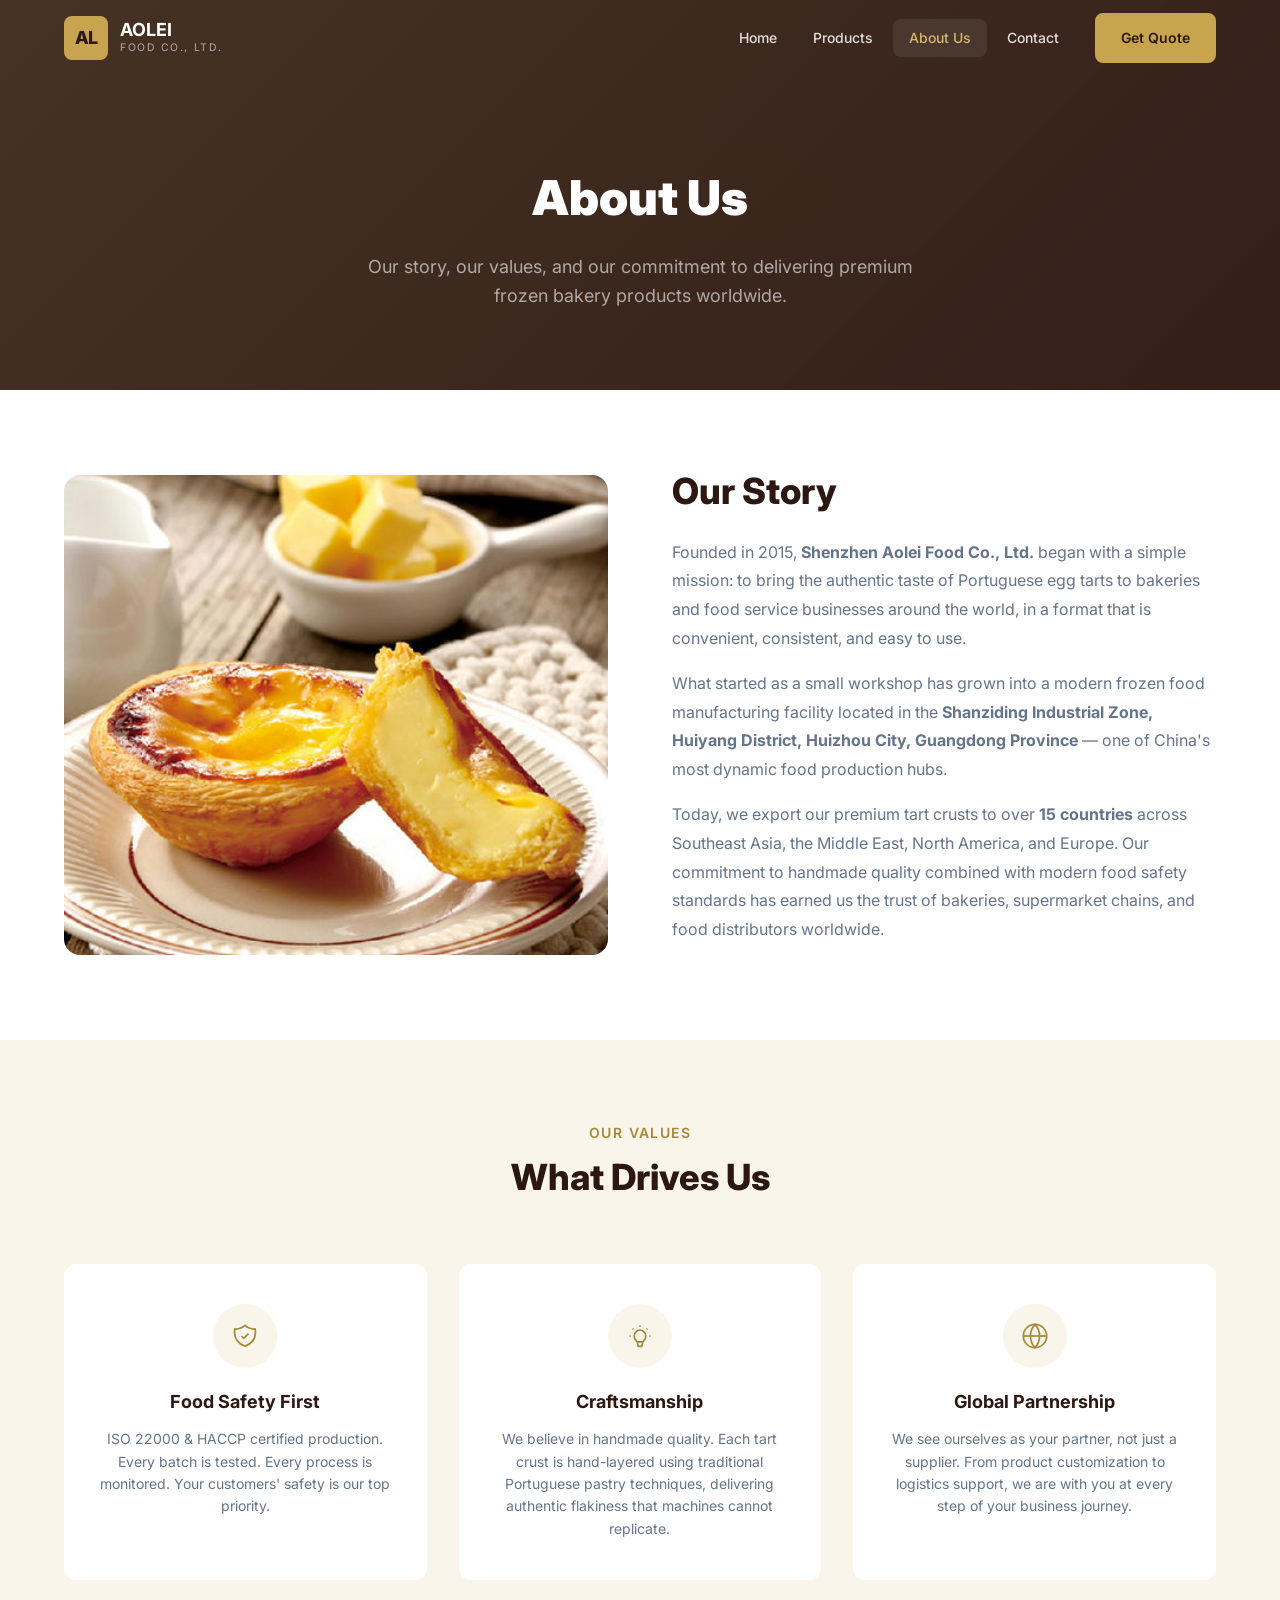
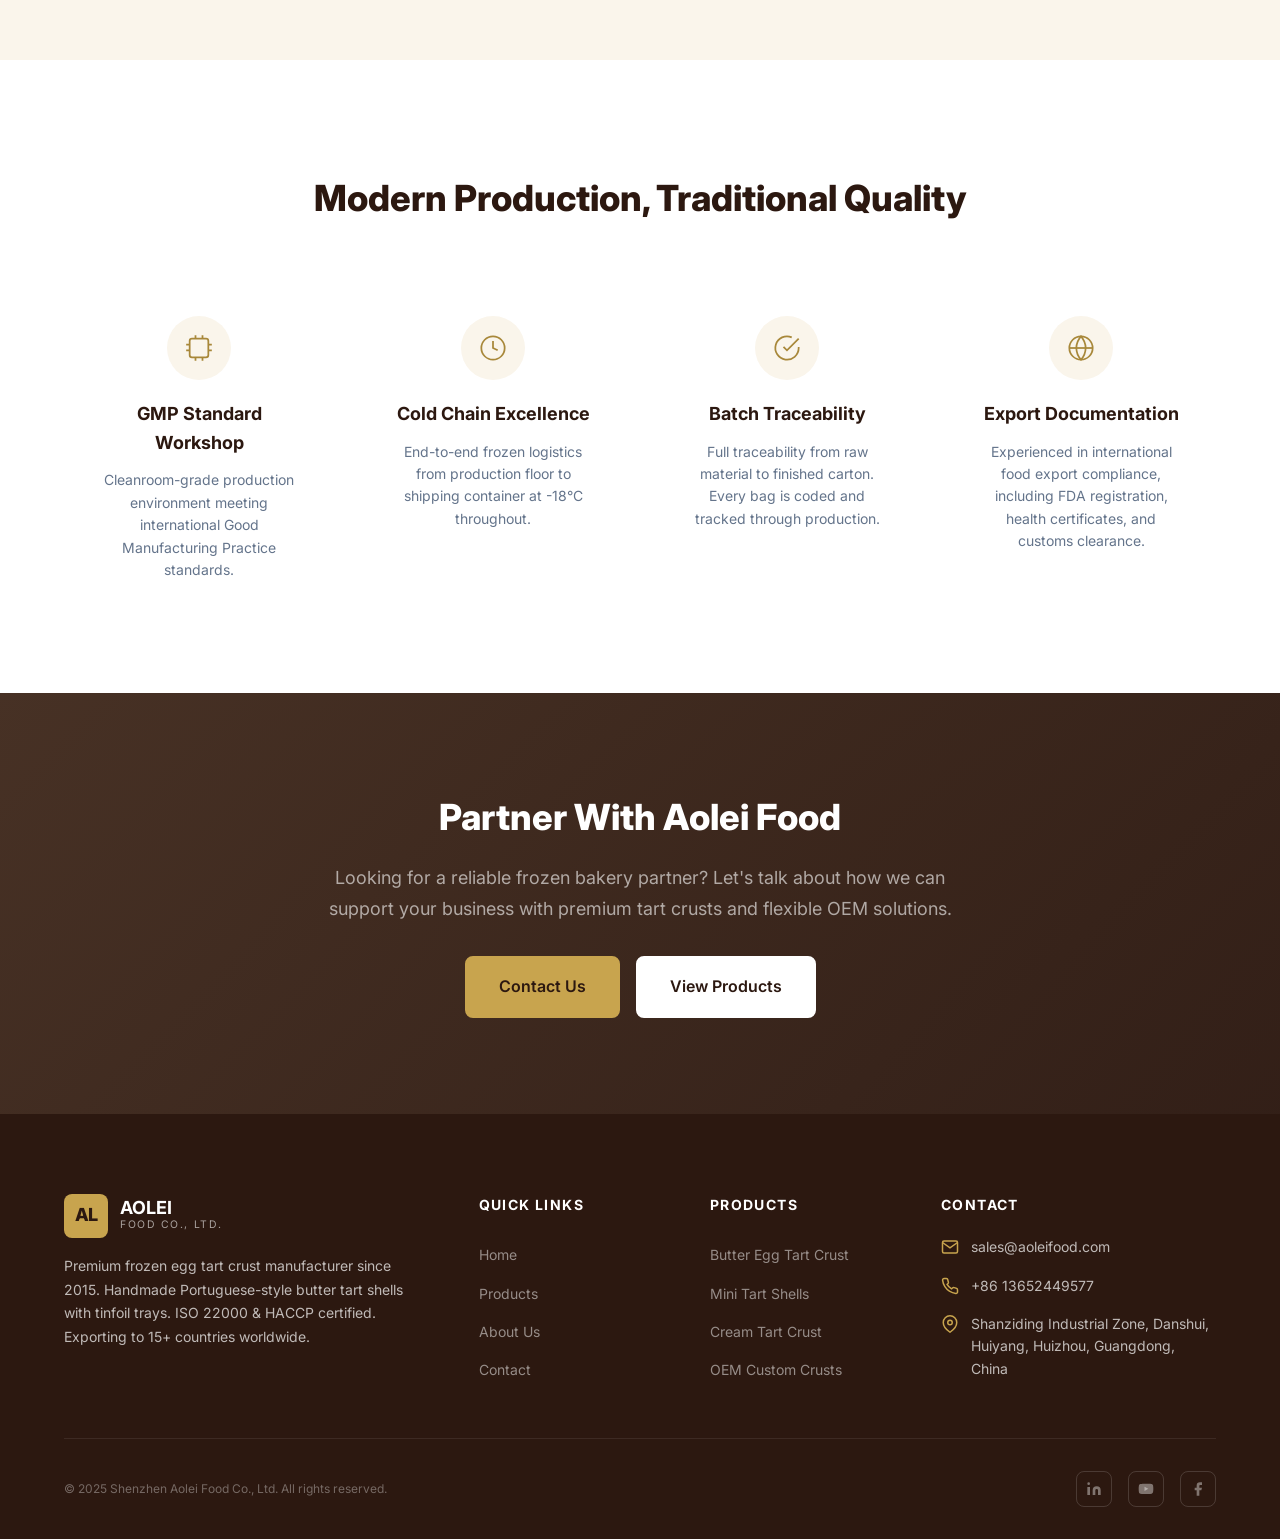
==== commit d2708d35: "Replace placeholder images with real product photos (5 product images from Alibaba)" ====
--- a/about.html
+++ b/about.html
@@ -70,12 +70,7 @@
   <div class="container">
     <div class="about-grid">
       <div class="about-image-box reveal">
-        <div style="width:100%;height:100%;display:flex;align-items:center;justify-content:center;font-size:6rem;text-align:center;color:#C8A44E;">
-          <div>
-            <svg viewBox="0 0 24 24" fill="none" stroke="currentColor" stroke-width="1" width="100" height="100" style="margin:0 auto;"><path d="M3 9l9-7 9 7v11a2 2 0 01-2 2H5a2 2 0 01-2-2z"/><polyline points="9 22 9 12 15 12 15 22"/></svg>
-            <div style="font-size:1rem;font-weight:700;margin-top:1rem;">Aolei Food Factory</div>
-          </div>
-        </div>
+        <img src="assets/images/product-main-4.png" alt="Aolei Food Factory - Premium Tart Crust Production" loading="lazy" style="width:100%;height:100%;object-fit:cover;">
       </div>
       <div class="about-info reveal">
         <h2>Our Story</h2>
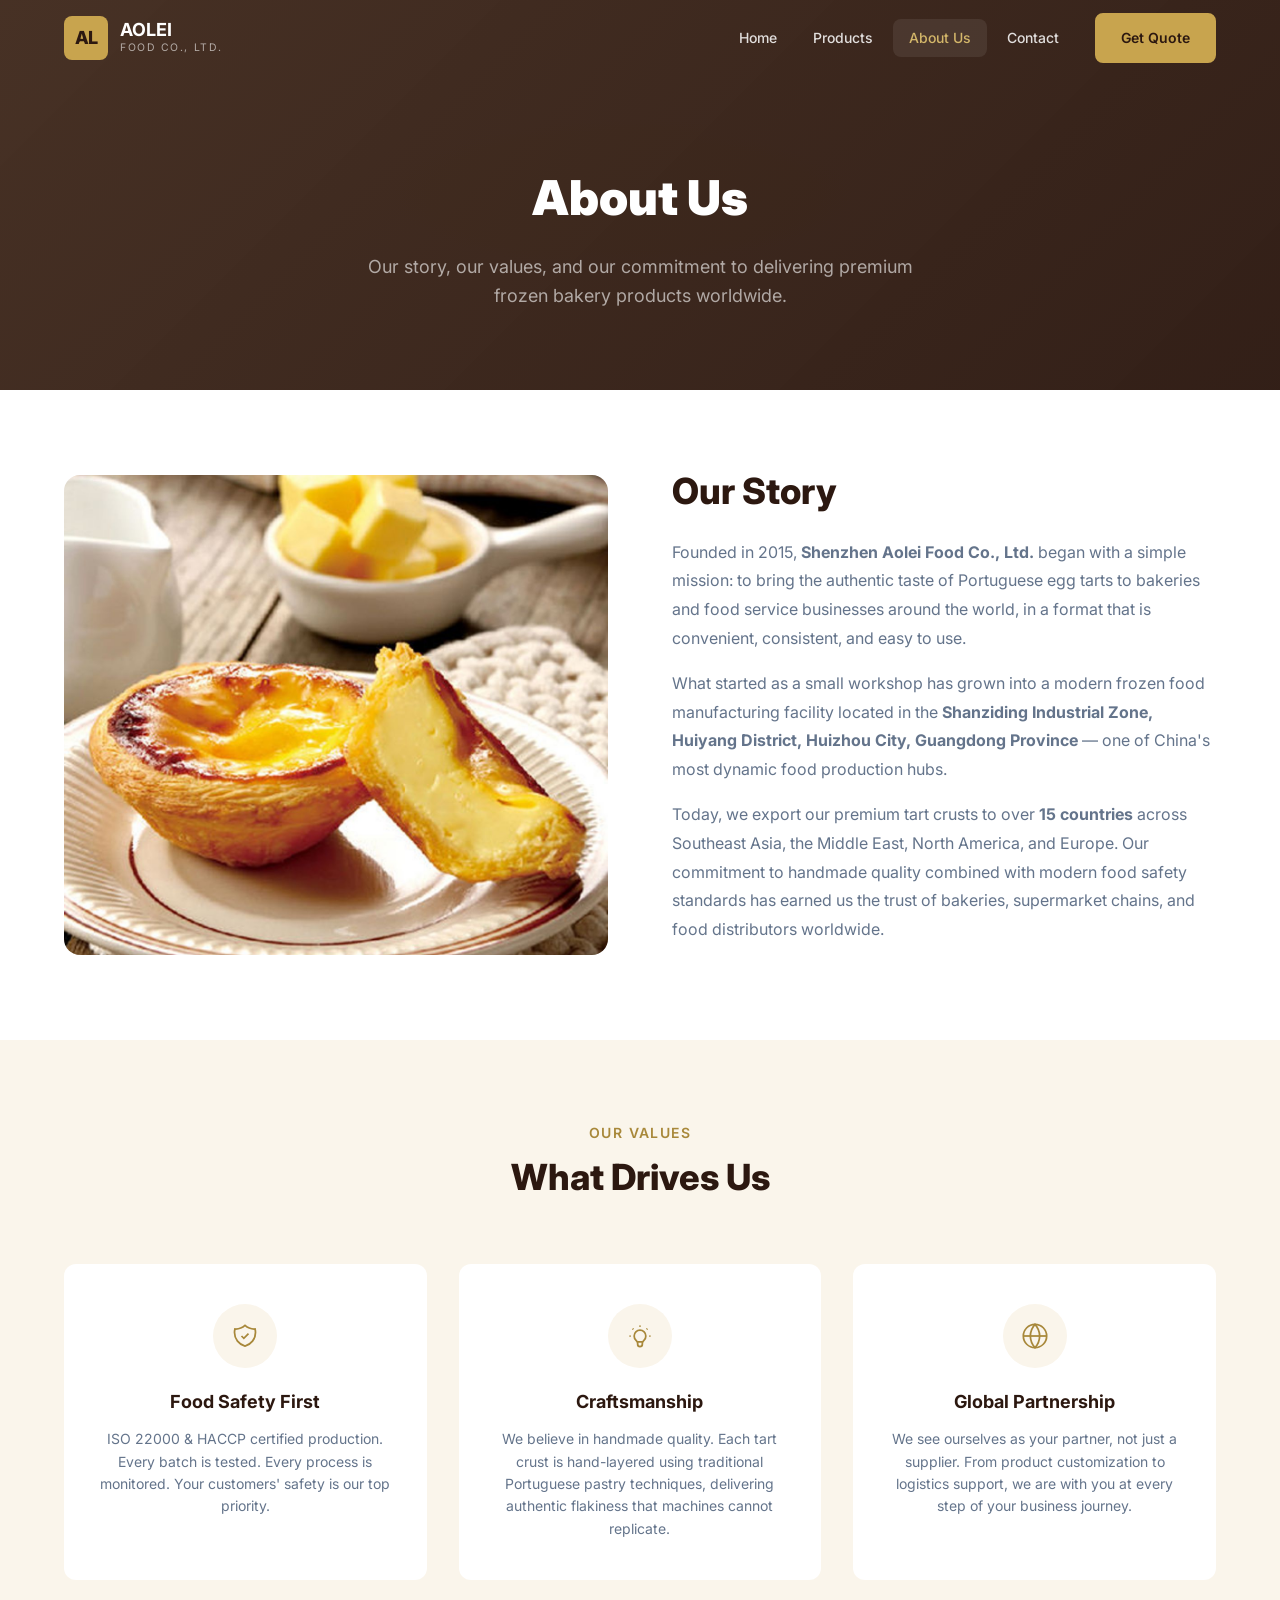
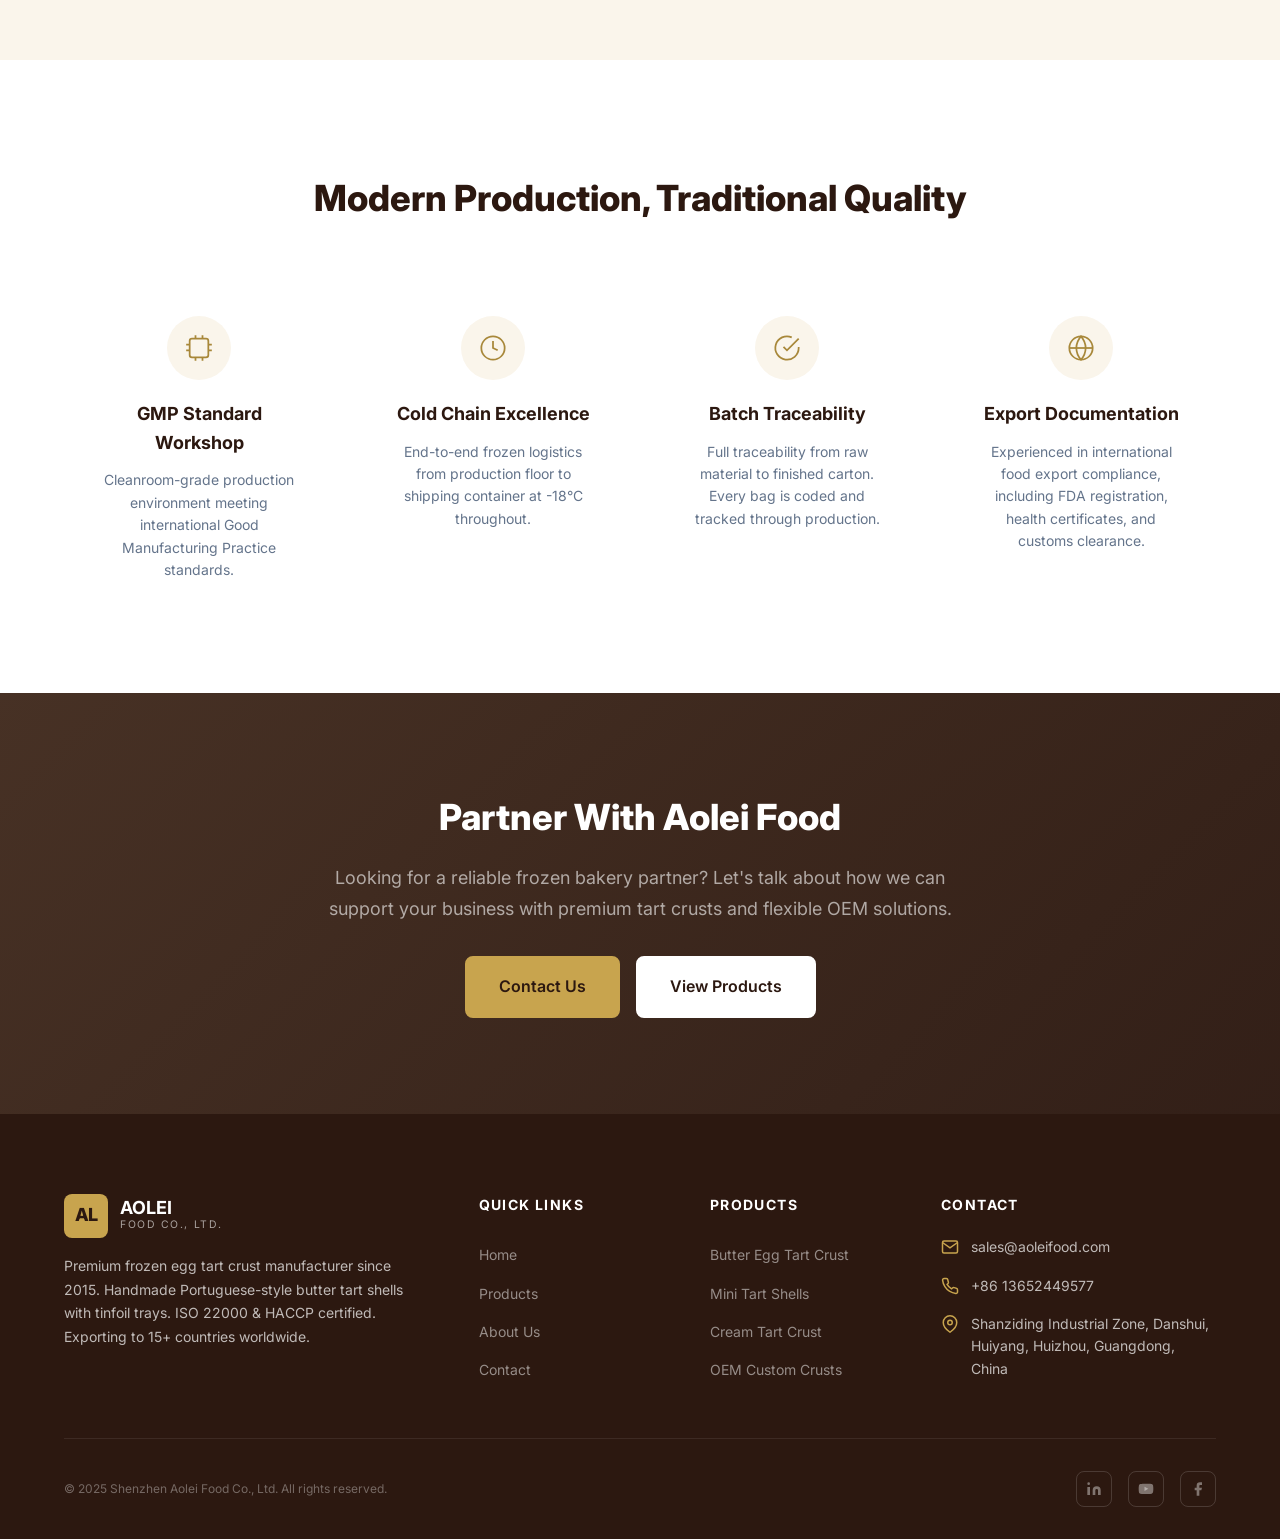
==== commit 5af39408: "Compress product images: 2.36MB -> 631KB (73% reduction), convert PNG to JPEG" ====
--- a/about.html
+++ b/about.html
@@ -70,7 +70,7 @@
   <div class="container">
     <div class="about-grid">
       <div class="about-image-box reveal">
-        <img src="assets/images/product-main-4.png" alt="Aolei Food Factory - Premium Tart Crust Production" loading="lazy" style="width:100%;height:100%;object-fit:cover;">
+        <img src="assets/images/product-main-4.jpg" alt="Aolei Food Factory - Premium Tart Crust Production" loading="lazy" style="width:100%;height:100%;object-fit:cover;">
       </div>
       <div class="about-info reveal">
         <h2>Our Story</h2>
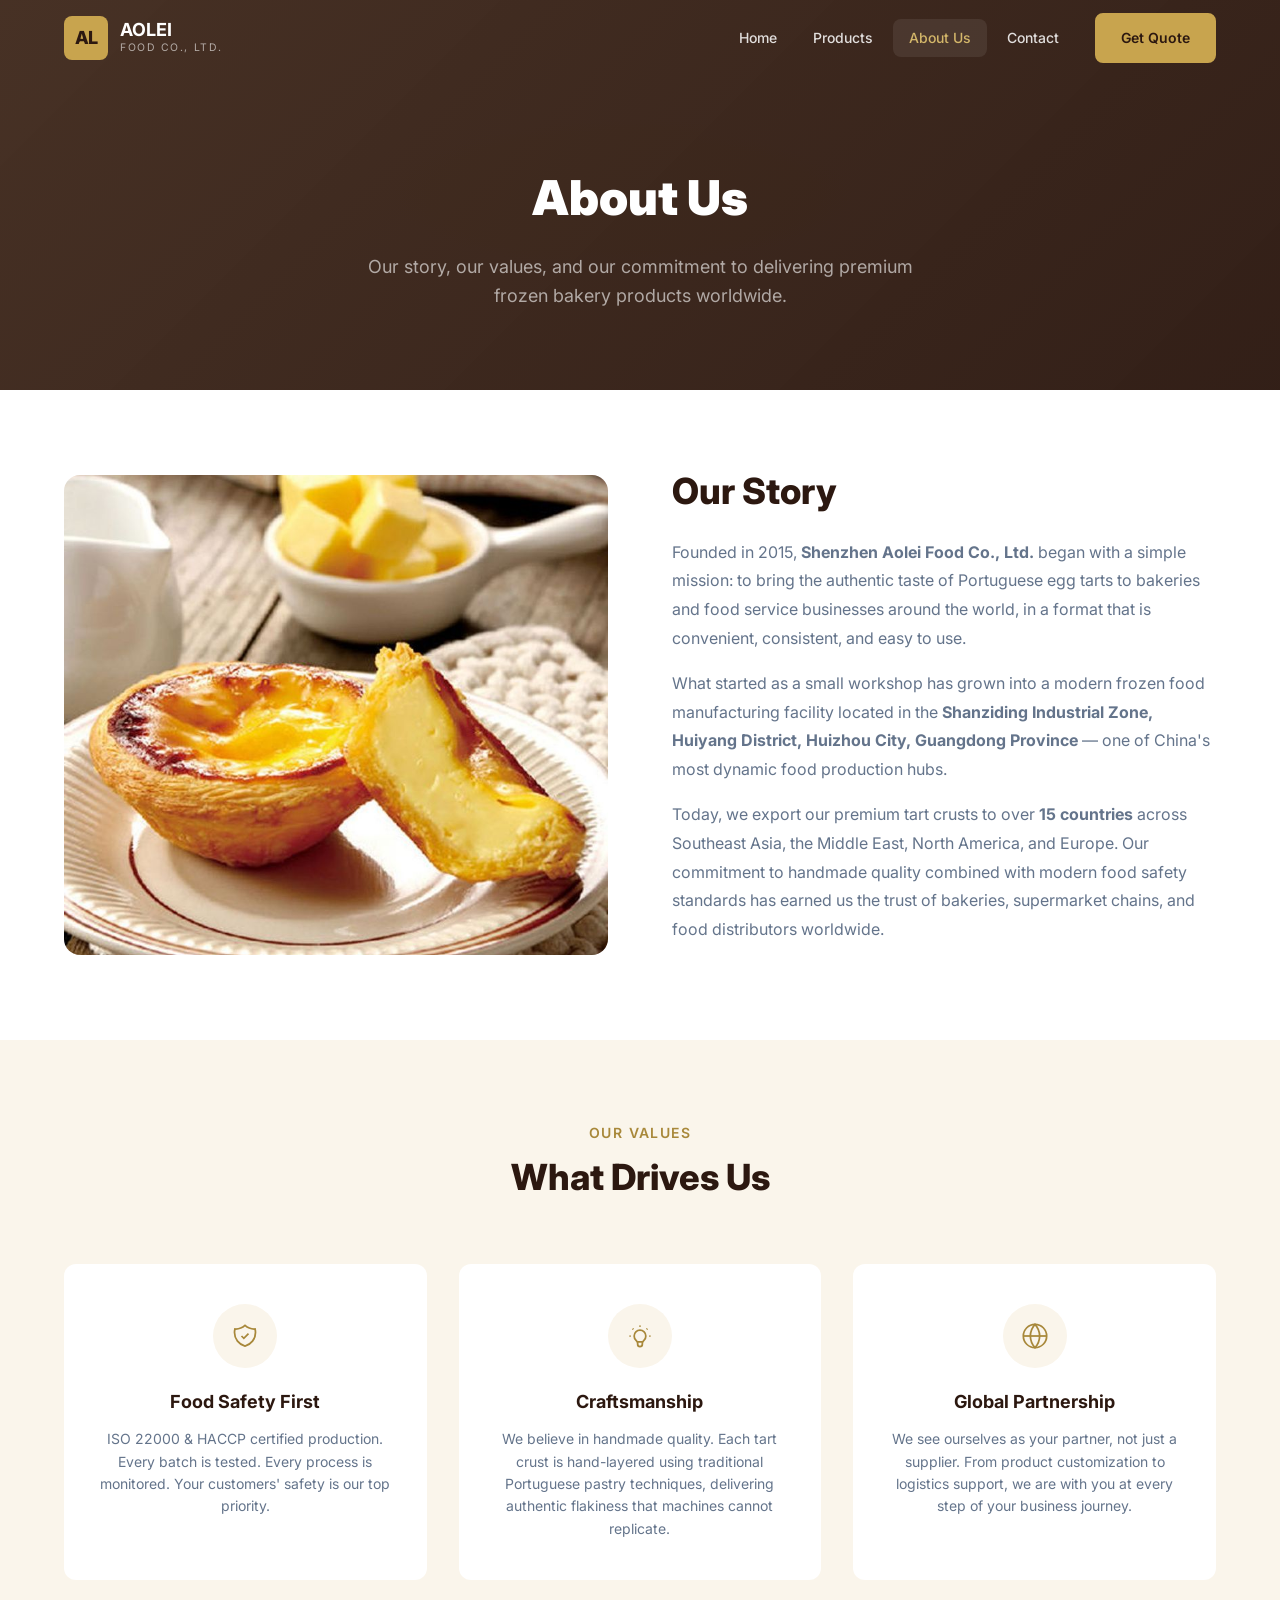
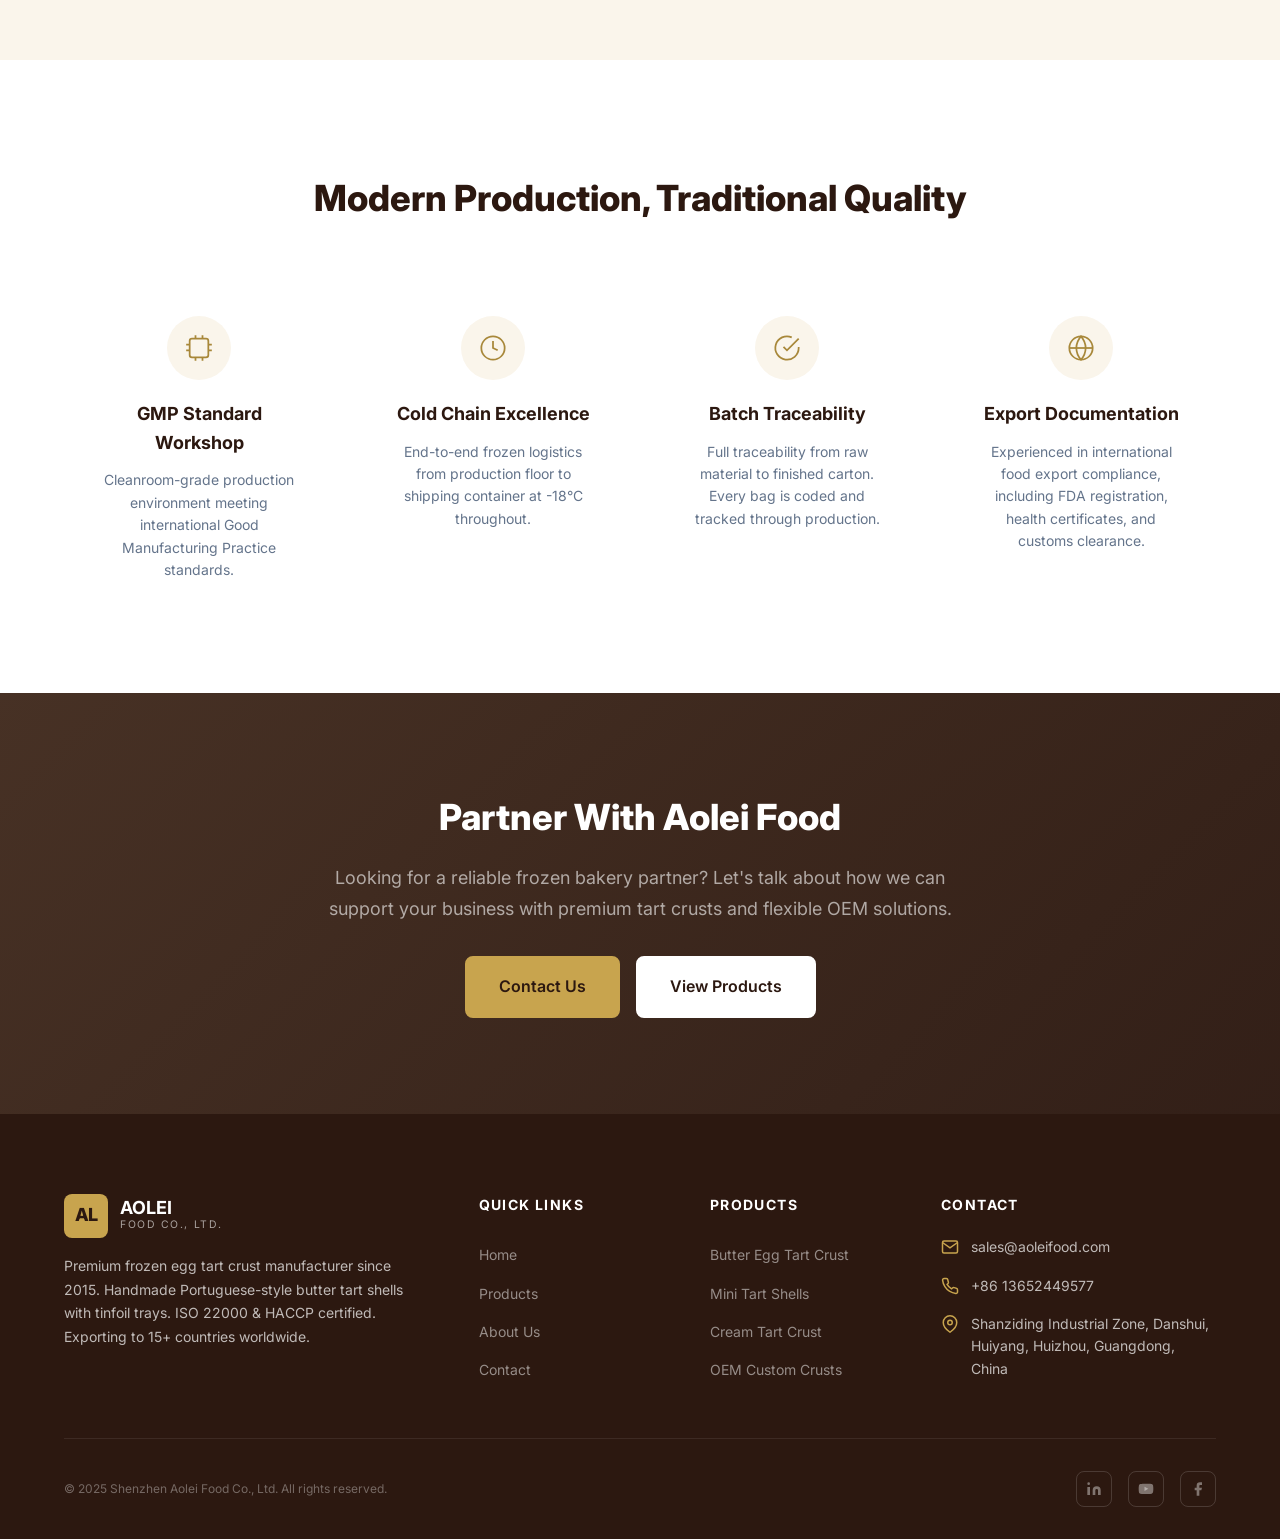
==== commit d77fe770: "Ultra-compress images to 800px: 2.36MB -> 351KB (85% total reduction); add async decoding" ====
--- a/about.html
+++ b/about.html
@@ -70,7 +70,7 @@
   <div class="container">
     <div class="about-grid">
       <div class="about-image-box reveal">
-        <img src="assets/images/product-main-4.jpg" alt="Aolei Food Factory - Premium Tart Crust Production" loading="lazy" style="width:100%;height:100%;object-fit:cover;">
+        <img src="assets/images/product-main-4.jpg" alt="Aolei Food Factory - Premium Tart Crust Production" loading="lazy" decoding="async" width="800" height="600" style="width:100%;height:100%;object-fit:cover;">
       </div>
       <div class="about-info reveal">
         <h2>Our Story</h2>
